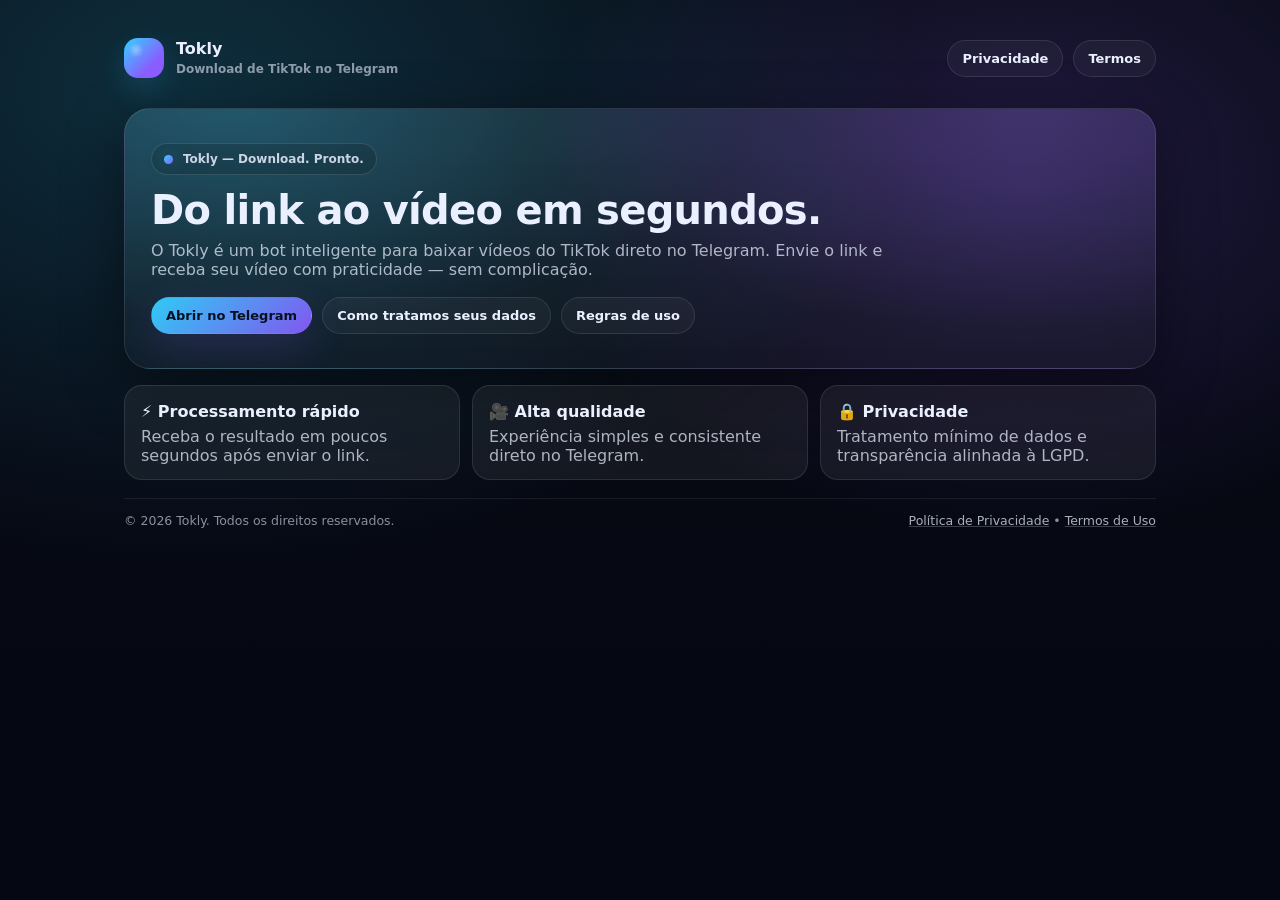
==== index.html @ ea81071b "Site do Tokly (home, privacy, terms)" ====
<!doctype html>
<html lang="pt-BR">
<head>
  <meta charset="utf-8" />
  <meta name="viewport" content="width=device-width,initial-scale=1" />
  <meta name="description" content="Tokly — Bot inteligente para baixar vídeos do TikTok no Telegram." />
  <title>Tokly</title>

  <style>
    :root{
      --bg:#070A12;
      --text:#EAF0FF;
      --muted:rgba(234,240,255,.72);
      --muted2:rgba(234,240,255,.58);
      --line:rgba(255,255,255,.10);
      --card:rgba(255,255,255,.06);
      --a1:#31D3FF;
      --a2:#8B5CFF;
      --radius:18px;
      --shadow:0 18px 60px rgba(0,0,0,.45);
      --max:1080px;
    }

    *{box-sizing:border-box}
    html,body{height:100%}
    body{
      margin:0;
      color:var(--text);
      font-family: ui-sans-serif, system-ui, -apple-system, Segoe UI, Roboto, Helvetica, Arial;
      background:
        radial-gradient(1200px 800px at 15% 10%, rgba(49,211,255,.18), transparent 60%),
        radial-gradient(900px 650px at 80% 20%, rgba(139,92,255,.20), transparent 55%),
        linear-gradient(180deg, var(--bg) 0%, #050712 100%);
    }

    a{color:inherit; text-decoration:none}
    .wrap{max-width:var(--max); margin:0 auto; padding:24px}

    .top{
      display:flex; align-items:center; justify-content:space-between; gap:12px;
      padding:14px 0;
    }

    .brand{display:flex; align-items:center; gap:12px; font-weight:850}
    .logo{
      width:40px;height:40px;border-radius:14px;
      background:
        radial-gradient(14px 14px at 30% 30%, rgba(255,255,255,.35), transparent 55%),
        linear-gradient(135deg, var(--a1) 0%, var(--a2) 70%);
      box-shadow:0 12px 30px rgba(49,211,255,.16);
    }

    .tag{
      font-size:12px;color:var(--muted);
      border:1px solid var(--line);
      background:rgba(255,255,255,.04);
      padding:6px 10px;border-radius:999px; white-space:nowrap;
    }

    .btn{
      display:inline-flex; align-items:center; justify-content:center;
      padding:10px 14px;
      border-radius:999px;
      border:1px solid var(--line);
      background:rgba(255,255,255,.04);
      color:var(--text);
      font-weight:700;
      font-size:13px;
      transition:transform .15s ease, background .15s ease, border-color .15s ease;
    }
    .btn:hover{
      transform:translateY(-1px);
      background:rgba(255,255,255,.06);
      border-color:rgba(255,255,255,.16);
    }
    .btn.primary{
      border-color:transparent;
      background:linear-gradient(135deg, rgba(49,211,255,.95), rgba(139,92,255,.92));
      color:#061021;
      box-shadow:0 14px 40px rgba(139,92,255,.18);
    }

    .hero{
      margin-top:16px;
      border:1px solid var(--line);
      background:
        linear-gradient(180deg, rgba(255,255,255,.06), rgba(255,255,255,.03)),
        radial-gradient(900px 400px at 12% 0%, rgba(49,211,255,.20), transparent 55%),
        radial-gradient(900px 400px at 88% 0%, rgba(139,92,255,.22), transparent 55%);
      border-radius:calc(var(--radius) + 8px);
      box-shadow:var(--shadow);
      overflow:hidden;
    }
    .hero-in{padding:34px 26px}

    .kicker{
      display:inline-flex; gap:10px; align-items:center;
      font-size:12px; font-weight:800;
      color:rgba(234,240,255,.85);
      border:1px solid rgba(255,255,255,.12);
      background:rgba(0,0,0,.15);
      padding:8px 12px; border-radius:999px;
    }
    .kicker i{
      width:9px;height:9px;border-radius:99px;
      background:linear-gradient(135deg,var(--a1),var(--a2));
      box-shadow:0 0 18px rgba(49,211,255,.35);
      display:inline-block;
    }

    h1{margin:14px 0 10px; font-size:40px; line-height:1.05; letter-spacing:-.7px}
    p{margin:0; color:var(--muted); max-width:72ch}

    .cta{margin-top:18px; display:flex; flex-wrap:wrap; gap:10px; align-items:center}

    .grid{
      margin-top:16px;
      display:grid; gap:12px;
      grid-template-columns: repeat(3, 1fr);
    }
    .card{
      border:1px solid var(--line);
      background:var(--card);
      border-radius:var(--radius);
      padding:16px 16px 14px;
    }
    .card b{display:block; margin-bottom:6px}
    .card span{color:rgba(234,240,255,.72)}

    .foot{
      margin-top:18px;
      padding-top:14px;
      border-top:1px solid rgba(255,255,255,.08);
      display:flex; flex-wrap:wrap; justify-content:space-between; gap:10px;
      color:var(--muted2);
      font-size:12.5px;
    }
    .links a{
      color:rgba(234,240,255,.72);
      text-decoration:underline;
      text-decoration-color:rgba(255,255,255,.22);
    }

    @media (max-width: 920px){
      h1{font-size:34px}
      .grid{grid-template-columns:1fr}
    }
  </style>
</head>

<body>
  <div class="wrap">
    <header class="top">
      <div class="brand">
        <div class="logo" aria-hidden="true"></div>
        <div>
          Tokly<br/>
          <span style="font-size:12px;color:var(--muted2)">Download de TikTok no Telegram</span>
        </div>
      </div>

      <div style="display:flex; gap:10px; align-items:center">
        <a class="btn" href="/privacy">Privacidade</a>
        <a class="btn" href="/terms">Termos</a>
      </div>
    </header>

    <section class="hero">
      <div class="hero-in">
        <div class="kicker"><i></i> Tokly — Download. Pronto.</div>
        <h1>Do link ao vídeo em segundos.</h1>
        <p>
          O Tokly é um bot inteligente para baixar vídeos do TikTok direto no Telegram.
          Envie o link e receba seu vídeo com praticidade — sem complicação.
        </p>

        <div class="cta">
          <a class="btn primary" href="https://t.me/toklyappbot" target="_blank" rel="noopener">
            Abrir no Telegram
          </a>
          <a class="btn" href="/privacy">Como tratamos seus dados</a>
          <a class="btn" href="/terms">Regras de uso</a>
        </div>
      </div>
    </section>

    <section class="grid" aria-label="Destaques">
      <div class="card">
        <b>⚡ Processamento rápido</b>
        <span>Receba o resultado em poucos segundos após enviar o link.</span>
      </div>
      <div class="card">
        <b>🎥 Alta qualidade</b>
        <span>Experiência simples e consistente direto no Telegram.</span>
      </div>
      <div class="card">
        <b>🔒 Privacidade</b>
        <span>Tratamento mínimo de dados e transparência alinhada à LGPD.</span>
      </div>
    </section>

    <footer class="foot">
      <div>© <span id="y"></span> Tokly. Todos os direitos reservados.</div>
      <div class="links">
        <a href="/privacy">Política de Privacidade</a> • <a href="/terms">Termos de Uso</a>
      </div>
    </footer>
  </div>

  <script>
    document.getElementById("y").textContent = new Date().getFullYear();
  </script>
</body>
</html>
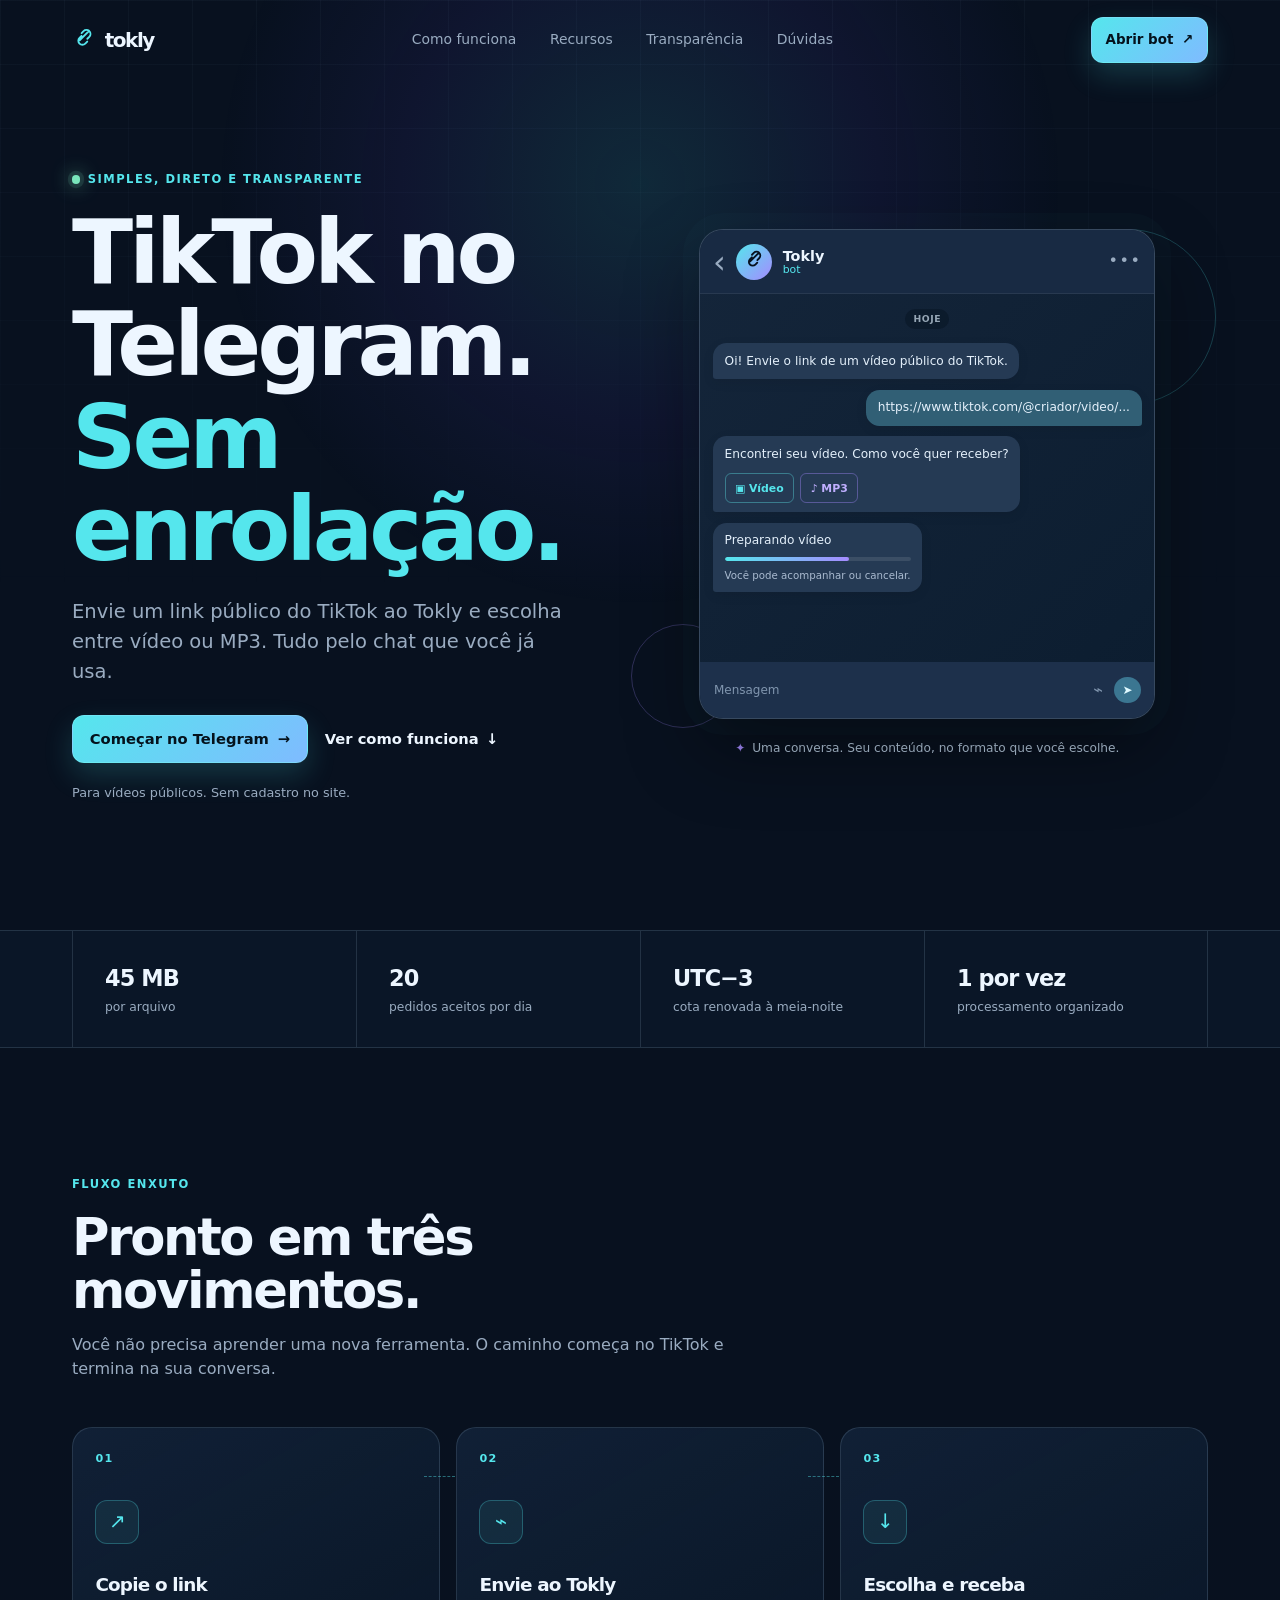
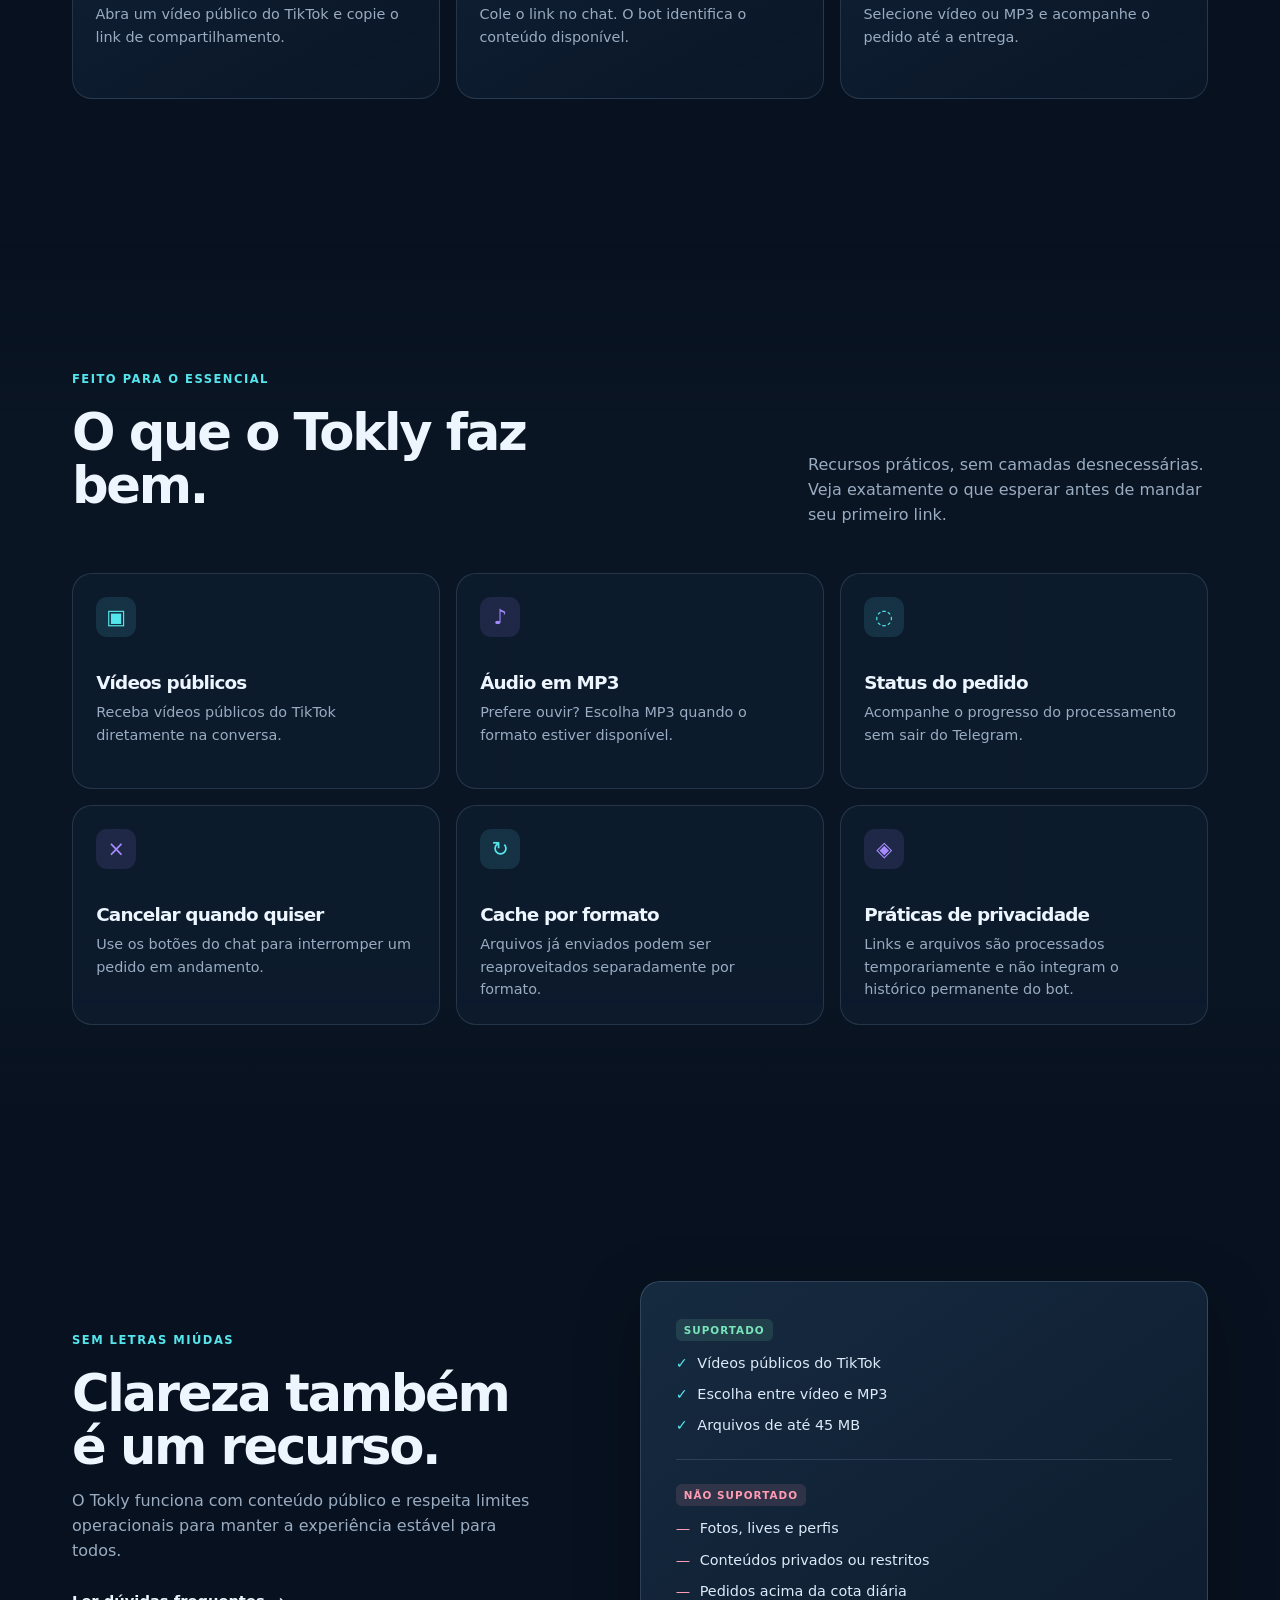
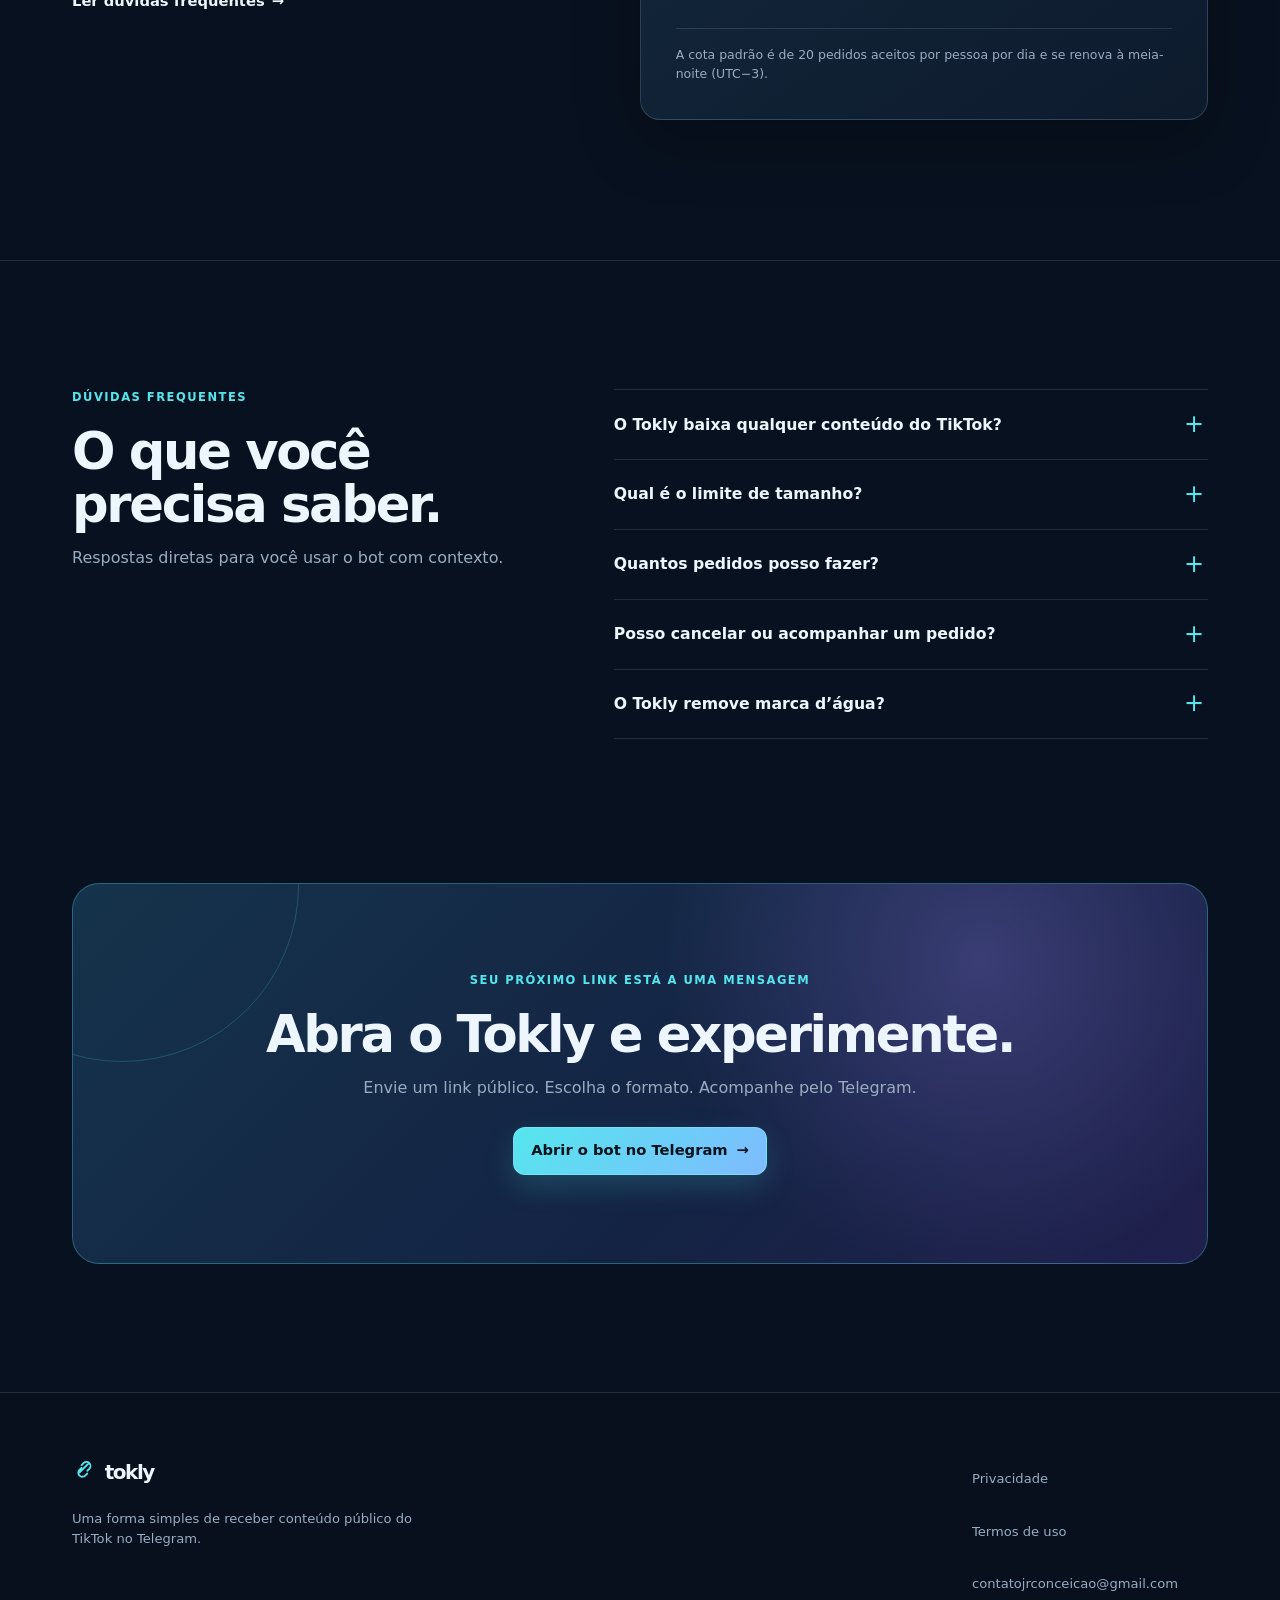
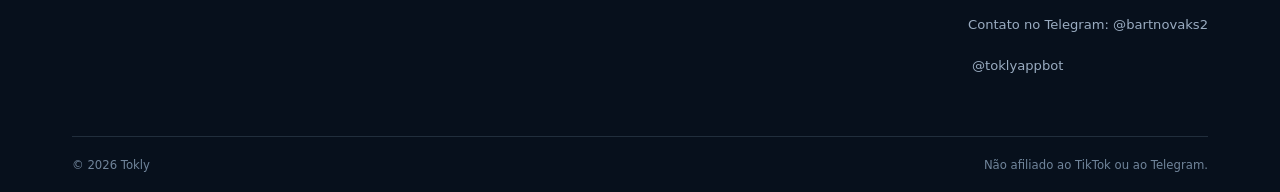
==== commit 547ba8c3: "Atualiza site do Tokly" ====
--- a/index.html
+++ b/index.html
@@ -1,214 +1,172 @@
 <!doctype html>
 <html lang="pt-BR">
-<head>
-  <meta charset="utf-8" />
-  <meta name="viewport" content="width=device-width,initial-scale=1" />
-  <meta name="description" content="Tokly — Bot inteligente para baixar vídeos do TikTok no Telegram." />
-  <title>Tokly</title>
+  <head>
+    <meta charset="utf-8">
+    <meta name="viewport" content="width=device-width, initial-scale=1">
+    <meta name="theme-color" content="#08111f">
+    <meta name="description" content="Baixe vídeos públicos do TikTok ou extraia MP3 pelo Telegram, com limites claros e privacidade em primeiro lugar.">
+    <meta name="robots" content="index, follow">
+    <title>Tokly — TikTok no Telegram, com clareza</title>
+    <link rel="canonical" href="https://toklybot.netlify.app/">
+    <link rel="icon" href="assets/favicon.svg" type="image/svg+xml">
+    <link rel="manifest" href="site.webmanifest">
+    <meta property="og:type" content="website">
+    <meta property="og:locale" content="pt_BR">
+    <meta property="og:site_name" content="Tokly">
+    <meta property="og:title" content="Tokly — TikTok no Telegram, com clareza">
+    <meta property="og:description" content="Vídeos públicos do TikTok e MP3 no Telegram, sem promessas vagas.">
+    <meta property="og:url" content="https://toklybot.netlify.app/">
+    <meta name="twitter:card" content="summary">
+    <meta name="twitter:title" content="Tokly — TikTok no Telegram, com clareza">
+    <meta name="twitter:description" content="Vídeos públicos do TikTok e MP3 no Telegram, com limites transparentes.">
+    <link rel="stylesheet" href="styles.css">
+  </head>
+  <body>
+    <a class="skip-link" href="#conteudo">Pular para o conteúdo</a>
+    <div class="page-glow" aria-hidden="true"></div>
 
-  <style>
-    :root{
-      --bg:#070A12;
-      --text:#EAF0FF;
-      --muted:rgba(234,240,255,.72);
-      --muted2:rgba(234,240,255,.58);
-      --line:rgba(255,255,255,.10);
-      --card:rgba(255,255,255,.06);
-      --a1:#31D3FF;
-      --a2:#8B5CFF;
-      --radius:18px;
-      --shadow:0 18px 60px rgba(0,0,0,.45);
-      --max:1080px;
-    }
-
-    *{box-sizing:border-box}
-    html,body{height:100%}
-    body{
-      margin:0;
-      color:var(--text);
-      font-family: ui-sans-serif, system-ui, -apple-system, Segoe UI, Roboto, Helvetica, Arial;
-      background:
-        radial-gradient(1200px 800px at 15% 10%, rgba(49,211,255,.18), transparent 60%),
-        radial-gradient(900px 650px at 80% 20%, rgba(139,92,255,.20), transparent 55%),
-        linear-gradient(180deg, var(--bg) 0%, #050712 100%);
-    }
-
-    a{color:inherit; text-decoration:none}
-    .wrap{max-width:var(--max); margin:0 auto; padding:24px}
-
-    .top{
-      display:flex; align-items:center; justify-content:space-between; gap:12px;
-      padding:14px 0;
-    }
-
-    .brand{display:flex; align-items:center; gap:12px; font-weight:850}
-    .logo{
-      width:40px;height:40px;border-radius:14px;
-      background:
-        radial-gradient(14px 14px at 30% 30%, rgba(255,255,255,.35), transparent 55%),
-        linear-gradient(135deg, var(--a1) 0%, var(--a2) 70%);
-      box-shadow:0 12px 30px rgba(49,211,255,.16);
-    }
-
-    .tag{
-      font-size:12px;color:var(--muted);
-      border:1px solid var(--line);
-      background:rgba(255,255,255,.04);
-      padding:6px 10px;border-radius:999px; white-space:nowrap;
-    }
-
-    .btn{
-      display:inline-flex; align-items:center; justify-content:center;
-      padding:10px 14px;
-      border-radius:999px;
-      border:1px solid var(--line);
-      background:rgba(255,255,255,.04);
-      color:var(--text);
-      font-weight:700;
-      font-size:13px;
-      transition:transform .15s ease, background .15s ease, border-color .15s ease;
-    }
-    .btn:hover{
-      transform:translateY(-1px);
-      background:rgba(255,255,255,.06);
-      border-color:rgba(255,255,255,.16);
-    }
-    .btn.primary{
-      border-color:transparent;
-      background:linear-gradient(135deg, rgba(49,211,255,.95), rgba(139,92,255,.92));
-      color:#061021;
-      box-shadow:0 14px 40px rgba(139,92,255,.18);
-    }
-
-    .hero{
-      margin-top:16px;
-      border:1px solid var(--line);
-      background:
-        linear-gradient(180deg, rgba(255,255,255,.06), rgba(255,255,255,.03)),
-        radial-gradient(900px 400px at 12% 0%, rgba(49,211,255,.20), transparent 55%),
-        radial-gradient(900px 400px at 88% 0%, rgba(139,92,255,.22), transparent 55%);
-      border-radius:calc(var(--radius) + 8px);
-      box-shadow:var(--shadow);
-      overflow:hidden;
-    }
-    .hero-in{padding:34px 26px}
-
-    .kicker{
-      display:inline-flex; gap:10px; align-items:center;
-      font-size:12px; font-weight:800;
-      color:rgba(234,240,255,.85);
-      border:1px solid rgba(255,255,255,.12);
-      background:rgba(0,0,0,.15);
-      padding:8px 12px; border-radius:999px;
-    }
-    .kicker i{
-      width:9px;height:9px;border-radius:99px;
-      background:linear-gradient(135deg,var(--a1),var(--a2));
-      box-shadow:0 0 18px rgba(49,211,255,.35);
-      display:inline-block;
-    }
-
-    h1{margin:14px 0 10px; font-size:40px; line-height:1.05; letter-spacing:-.7px}
-    p{margin:0; color:var(--muted); max-width:72ch}
-
-    .cta{margin-top:18px; display:flex; flex-wrap:wrap; gap:10px; align-items:center}
-
-    .grid{
-      margin-top:16px;
-      display:grid; gap:12px;
-      grid-template-columns: repeat(3, 1fr);
-    }
-    .card{
-      border:1px solid var(--line);
-      background:var(--card);
-      border-radius:var(--radius);
-      padding:16px 16px 14px;
-    }
-    .card b{display:block; margin-bottom:6px}
-    .card span{color:rgba(234,240,255,.72)}
-
-    .foot{
-      margin-top:18px;
-      padding-top:14px;
-      border-top:1px solid rgba(255,255,255,.08);
-      display:flex; flex-wrap:wrap; justify-content:space-between; gap:10px;
-      color:var(--muted2);
-      font-size:12.5px;
-    }
-    .links a{
-      color:rgba(234,240,255,.72);
-      text-decoration:underline;
-      text-decoration-color:rgba(255,255,255,.22);
-    }
-
-    @media (max-width: 920px){
-      h1{font-size:34px}
-      .grid{grid-template-columns:1fr}
-    }
-  </style>
-</head>
-
-<body>
-  <div class="wrap">
-    <header class="top">
-      <div class="brand">
-        <div class="logo" aria-hidden="true"></div>
-        <div>
-          Tokly<br/>
-          <span style="font-size:12px;color:var(--muted2)">Download de TikTok no Telegram</span>
-        </div>
-      </div>
-
-      <div style="display:flex; gap:10px; align-items:center">
-        <a class="btn" href="/privacy">Privacidade</a>
-        <a class="btn" href="/terms">Termos</a>
+    <header class="site-header" id="inicio">
+      <div class="container header-inner">
+        <a class="brand" href="#inicio" aria-label="Tokly, início">
+          <svg class="brand-mark" viewBox="0 0 32 32" aria-hidden="true"><path d="M12.3 10.1 9.7 12.7a5.2 5.2 0 0 0 7.4 7.4l2.6-2.6m.1-3.6 2.5-2.5a5.2 5.2 0 0 0-7.4-7.4l-2.5 2.5m-2.5 9.3 12.2-12.2"/></svg>
+          <span>tokly</span>
+        </a>
+        <nav class="main-nav" aria-label="Navegação principal">
+          <a href="#como-funciona">Como funciona</a>
+          <a href="#recursos">Recursos</a>
+          <a href="#transparencia">Transparência</a>
+          <a href="#duvidas">Dúvidas</a>
+        </nav>
+        <a class="button button-small" href="https://t.me/toklyappbot" target="_blank" rel="noopener noreferrer">Abrir bot <span aria-hidden="true">↗</span></a>
       </div>
     </header>
 
-    <section class="hero">
-      <div class="hero-in">
-        <div class="kicker"><i></i> Tokly — Download. Pronto.</div>
-        <h1>Do link ao vídeo em segundos.</h1>
-        <p>
-          O Tokly é um bot inteligente para baixar vídeos do TikTok direto no Telegram.
-          Envie o link e receba seu vídeo com praticidade — sem complicação.
-        </p>
+    <main id="conteudo">
+      <section class="hero section" aria-labelledby="hero-title">
+        <div class="container hero-grid">
+          <div class="hero-copy">
+            <p class="eyebrow"><span class="status-dot" aria-hidden="true"></span> Simples, direto e transparente</p>
+            <h1 id="hero-title">TikTok no Telegram.<br><em>Sem enrolação.</em></h1>
+            <p class="hero-lead">Envie um link público do TikTok ao Tokly e escolha entre vídeo ou MP3. Tudo pelo chat que você já usa.</p>
+            <div class="hero-actions">
+              <a class="button" href="https://t.me/toklyappbot" target="_blank" rel="noopener noreferrer">Começar no Telegram <span aria-hidden="true">→</span></a>
+              <a class="text-link" href="#como-funciona">Ver como funciona <span aria-hidden="true">↓</span></a>
+            </div>
+            <p class="quiet-note">Para vídeos públicos. Sem cadastro no site.</p>
+          </div>
 
-        <div class="cta">
-          <a class="btn primary" href="https://t.me/toklyappbot" target="_blank" rel="noopener">
-            Abrir no Telegram
-          </a>
-          <a class="btn" href="/privacy">Como tratamos seus dados</a>
-          <a class="btn" href="/terms">Regras de uso</a>
+          <div class="chat-stage" aria-label="Demonstração ilustrativa de uma conversa com o Tokly no Telegram">
+            <div class="orbit orbit-one" aria-hidden="true"></div>
+            <div class="orbit orbit-two" aria-hidden="true"></div>
+            <article class="telegram-mockup">
+              <div class="chat-topbar">
+                <span class="back-arrow" aria-hidden="true">‹</span>
+                <span class="bot-avatar" aria-hidden="true"><svg viewBox="0 0 32 32"><path d="M12.3 10.1 9.7 12.7a5.2 5.2 0 0 0 7.4 7.4l2.6-2.6m.1-3.6 2.5-2.5a5.2 5.2 0 0 0-7.4-7.4l-2.5 2.5m-2.5 9.3 12.2-12.2"/></svg></span>
+                <span class="chat-person"><strong>Tokly</strong><small>bot</small></span>
+                <span class="chat-menu" aria-hidden="true">•••</span>
+              </div>
+              <div class="chat-body">
+                <p class="chat-date">HOJE</p>
+                <div class="message message-bot">Oi! Envie o link de um vídeo público do TikTok.</div>
+                <div class="message message-user">https://www.tiktok.com/@criador/video/...</div>
+                <div class="message message-bot message-choice">
+                  <span>Encontrei seu vídeo. Como você quer receber?</span>
+                  <span class="choice-row"><b>▣ Vídeo</b><b>♪ MP3</b></span>
+                </div>
+                <div class="message message-bot message-progress">
+                  <span>Preparando vídeo</span>
+                  <span class="progress-line"><i></i></span>
+                  <small>Você pode acompanhar ou cancelar.</small>
+                </div>
+              </div>
+              <div class="chat-input"><span>Mensagem</span><span aria-hidden="true">⌁</span><span aria-hidden="true">➤</span></div>
+            </article>
+            <p class="mockup-caption"><span aria-hidden="true">✦</span> Uma conversa. Seu conteúdo, no formato que você escolhe.</p>
+          </div>
         </div>
+      </section>
+
+      <section class="metrics-section" aria-label="Limites e funcionamento">
+        <div class="container metric-grid">
+          <div class="metric"><strong>45 MB</strong><span>por arquivo</span></div>
+          <div class="metric"><strong>20</strong><span>pedidos aceitos por dia</span></div>
+          <div class="metric"><strong>UTC−3</strong><span>cota renovada à meia-noite</span></div>
+          <div class="metric"><strong>1 por vez</strong><span>processamento organizado</span></div>
+        </div>
+      </section>
+
+      <section class="section" id="como-funciona" aria-labelledby="steps-title">
+        <div class="container">
+          <div class="section-heading">
+            <p class="eyebrow">Fluxo enxuto</p>
+            <h2 id="steps-title">Pronto em três movimentos.</h2>
+            <p>Você não precisa aprender uma nova ferramenta. O caminho começa no TikTok e termina na sua conversa.</p>
+          </div>
+          <ol class="steps-grid">
+            <li class="step-card"><span class="step-number">01</span><span class="step-icon" aria-hidden="true">↗</span><h3>Copie o link</h3><p>Abra um vídeo público do TikTok e copie o link de compartilhamento.</p></li>
+            <li class="step-card"><span class="step-number">02</span><span class="step-icon" aria-hidden="true">⌁</span><h3>Envie ao Tokly</h3><p>Cole o link no chat. O bot identifica o conteúdo disponível.</p></li>
+            <li class="step-card"><span class="step-number">03</span><span class="step-icon" aria-hidden="true">↓</span><h3>Escolha e receba</h3><p>Selecione vídeo ou MP3 e acompanhe o pedido até a entrega.</p></li>
+          </ol>
+        </div>
+      </section>
+
+      <section class="section feature-section" id="recursos" aria-labelledby="features-title">
+        <div class="container">
+          <div class="section-heading split-heading">
+            <div><p class="eyebrow">Feito para o essencial</p><h2 id="features-title">O que o Tokly faz bem.</h2></div>
+            <p>Recursos práticos, sem camadas desnecessárias. Veja exatamente o que esperar antes de mandar seu primeiro link.</p>
+          </div>
+          <div class="card-grid">
+            <article class="feature-card"><span class="feature-icon" aria-hidden="true">▣</span><h3>Vídeos públicos</h3><p>Receba vídeos públicos do TikTok diretamente na conversa.</p></article>
+            <article class="feature-card"><span class="feature-icon violet" aria-hidden="true">♪</span><h3>Áudio em MP3</h3><p>Prefere ouvir? Escolha MP3 quando o formato estiver disponível.</p></article>
+            <article class="feature-card"><span class="feature-icon" aria-hidden="true">◌</span><h3>Status do pedido</h3><p>Acompanhe o progresso do processamento sem sair do Telegram.</p></article>
+            <article class="feature-card"><span class="feature-icon violet" aria-hidden="true">×</span><h3>Cancelar quando quiser</h3><p>Use os botões do chat para interromper um pedido em andamento.</p></article>
+            <article class="feature-card"><span class="feature-icon" aria-hidden="true">↻</span><h3>Cache por formato</h3><p>Arquivos já enviados podem ser reaproveitados separadamente por formato.</p></article>
+            <article class="feature-card"><span class="feature-icon violet" aria-hidden="true">◈</span><h3>Práticas de privacidade</h3><p>Links e arquivos são processados temporariamente e não integram o histórico permanente do bot.</p></article>
+          </div>
+        </div>
+      </section>
+
+      <section class="section transparency-section" id="transparencia" aria-labelledby="transparency-title">
+        <div class="container transparency-grid">
+          <div class="section-heading"><p class="eyebrow">Sem letras miúdas</p><h2 id="transparency-title">Clareza também é um recurso.</h2><p>O Tokly funciona com conteúdo público e respeita limites operacionais para manter a experiência estável para todos.</p><a class="text-link" href="#duvidas">Ler dúvidas frequentes <span aria-hidden="true">→</span></a></div>
+          <div class="transparency-card">
+            <div><span class="transparency-label good">Suportado</span><ul><li>Vídeos públicos do TikTok</li><li>Escolha entre vídeo e MP3</li><li>Arquivos de até 45 MB</li></ul></div>
+            <div><span class="transparency-label no">Não suportado</span><ul><li>Fotos, lives e perfis</li><li>Conteúdos privados ou restritos</li><li>Pedidos acima da cota diária</li></ul></div>
+            <p class="limit-note">A cota padrão é de 20 pedidos aceitos por pessoa por dia e se renova à meia-noite (UTC−3).</p>
+          </div>
+        </div>
+      </section>
+
+      <section class="section faq-section" id="duvidas" aria-labelledby="faq-title">
+        <div class="container faq-grid">
+          <div class="section-heading"><p class="eyebrow">Dúvidas frequentes</p><h2 id="faq-title">O que você precisa saber.</h2><p>Respostas diretas para você usar o bot com contexto.</p></div>
+          <div class="faq-list">
+            <details><summary>O Tokly baixa qualquer conteúdo do TikTok?</summary><p>Não. O bot foi feito para vídeos públicos. Fotos, lives, perfis e conteúdos privados ou restritos não são suportados.</p></details>
+            <details><summary>Qual é o limite de tamanho?</summary><p>O limite padrão é de 45 MB por arquivo. Se o resultado ultrapassar esse limite, ele pode não estar disponível para entrega.</p></details>
+            <details><summary>Quantos pedidos posso fazer?</summary><p>A cota padrão é de 20 pedidos aceitos por pessoa por dia. Ela é renovada à meia-noite no fuso UTC−3.</p></details>
+            <details><summary>Posso cancelar ou acompanhar um pedido?</summary><p>Sim. O chat oferece botões para acompanhar o status e cancelar pedidos em andamento.</p></details>
+            <details><summary>O Tokly remove marca d’água?</summary><p>O Tokly não promete remover marca d’água. O resultado depende do conteúdo público e do processamento disponível.</p></details>
+          </div>
+        </div>
+      </section>
+
+      <section class="section final-cta" aria-labelledby="cta-title">
+        <div class="container cta-panel">
+          <p class="eyebrow">Seu próximo link está a uma mensagem</p>
+          <h2 id="cta-title">Abra o Tokly e experimente.</h2>
+          <p>Envie um link público. Escolha o formato. Acompanhe pelo Telegram.</p>
+          <a class="button" href="https://t.me/toklyappbot" target="_blank" rel="noopener noreferrer">Abrir o bot no Telegram <span aria-hidden="true">→</span></a>
+        </div>
+      </section>
+    </main>
+
+    <footer class="site-footer">
+      <div class="container footer-grid">
+        <div><a class="brand" href="#inicio" aria-label="Tokly, início"><svg class="brand-mark" viewBox="0 0 32 32" aria-hidden="true"><path d="M12.3 10.1 9.7 12.7a5.2 5.2 0 0 0 7.4 7.4l2.6-2.6m.1-3.6 2.5-2.5a5.2 5.2 0 0 0-7.4-7.4l-2.5 2.5m-2.5 9.3 12.2-12.2"/></svg><span>tokly</span></a><p>Uma forma simples de receber conteúdo público do TikTok no Telegram.</p></div>
+        <div class="footer-links"><a href="privacy/">Privacidade</a><a href="terms/">Termos de uso</a><a href="mailto:contatojrconceicao@gmail.com">contatojrconceicao@gmail.com</a><span>Contato no Telegram: @bartnovaks2</span><a href="https://t.me/toklyappbot" target="_blank" rel="noopener noreferrer">@toklyappbot</a></div>
       </div>
-    </section>
-
-    <section class="grid" aria-label="Destaques">
-      <div class="card">
-        <b>⚡ Processamento rápido</b>
-        <span>Receba o resultado em poucos segundos após enviar o link.</span>
-      </div>
-      <div class="card">
-        <b>🎥 Alta qualidade</b>
-        <span>Experiência simples e consistente direto no Telegram.</span>
-      </div>
-      <div class="card">
-        <b>🔒 Privacidade</b>
-        <span>Tratamento mínimo de dados e transparência alinhada à LGPD.</span>
-      </div>
-    </section>
-
-    <footer class="foot">
-      <div>© <span id="y"></span> Tokly. Todos os direitos reservados.</div>
-      <div class="links">
-        <a href="/privacy">Política de Privacidade</a> • <a href="/terms">Termos de Uso</a>
-      </div>
+      <div class="container footer-bottom"><span>© 2026 Tokly</span><span>Não afiliado ao TikTok ou ao Telegram.</span></div>
     </footer>
-  </div>
-
-  <script>
-    document.getElementById("y").textContent = new Date().getFullYear();
-  </script>
-</body>
-</html>+  </body>
+</html>
--- a/styles.css
+++ b/styles.css
@@ -0,0 +1,151 @@
+:root {
+  color-scheme: dark;
+  --ink: #edf6ff;
+  --muted: #9aacc1;
+  --canvas: #08111f;
+  --surface: #0e1a2b;
+  --surface-raised: #12233a;
+  --line: rgb(178 211 241 / 15%);
+  --cyan: #55e6ed;
+  --violet: #a58bff;
+  --green: #79e5bb;
+  --danger: #ff9bb3;
+  --radius: 1.25rem;
+  --shadow: 0 1.25rem 4rem rgb(0 0 0 / 25%);
+  --ease: 180ms ease;
+}
+
+* { box-sizing: border-box; }
+
+html { scroll-behavior: smooth; scroll-padding-top: 5.5rem; }
+
+body { min-width: 20rem; margin: 0; overflow-x: hidden; background: var(--canvas); color: var(--ink); font-family: Inter, ui-sans-serif, system-ui, -apple-system, BlinkMacSystemFont, "Segoe UI", sans-serif; font-size: 1rem; line-height: 1.55; overflow-wrap: anywhere; }
+
+body::before { position: fixed; z-index: -2; inset: 0; background-image: linear-gradient(rgb(163 203 236 / 4%) 1px, transparent 1px), linear-gradient(90deg, rgb(163 203 236 / 4%) 1px, transparent 1px); background-size: 4rem 4rem; content: ""; mask-image: linear-gradient(to bottom, black, transparent 68%); }
+
+a { color: inherit; text-decoration: none; }
+
+button, a, summary { -webkit-tap-highlight-color: transparent; }
+
+svg, img { display: block; max-width: 100%; }
+
+h1, h2, h3, p { margin-top: 0; }
+
+h1, h2, h3 { letter-spacing: -0.045em; line-height: 1.03; }
+
+h1 { max-width: 12ch; margin-bottom: 1.35rem; font-size: clamp(2.8rem, 7vw, 5.8rem); }
+
+h1 em { color: var(--cyan); font-style: normal; }
+
+h2 { margin-bottom: 1rem; font-size: clamp(2.05rem, 4vw, 3.5rem); }
+
+h3 { margin-bottom: .55rem; font-size: 1.15rem; }
+
+p { color: var(--muted); }
+
+:focus-visible { outline: .2rem solid var(--cyan); outline-offset: .25rem; }
+
+.container { width: min(100% - 3rem, 71rem); margin-inline: auto; }
+
+.skip-link { position: fixed; z-index: 20; top: .75rem; left: .75rem; transform: translateY(-150%); padding: .6rem .85rem; border-radius: .5rem; background: var(--cyan); color: #00151e; font-weight: 750; transition: transform var(--ease); }
+.skip-link:focus { transform: translateY(0); }
+
+.page-glow { position: absolute; z-index: -1; top: -16rem; left: 50%; width: 55rem; max-width: 115vw; aspect-ratio: 1; transform: translateX(-50%); border-radius: 50%; background: radial-gradient(circle, rgb(67 208 231 / 13%), rgb(104 79 245 / 8%) 38%, transparent 68%); pointer-events: none; }
+
+.site-header { position: relative; z-index: 4; border-bottom: 1px solid transparent; }
+.header-inner { display: flex; min-height: 5rem; align-items: center; justify-content: space-between; gap: 1rem; }
+.brand { display: inline-flex; flex: 0 0 auto; align-items: center; gap: .5rem; font-size: 1.25rem; font-weight: 800; letter-spacing: -.075em; }
+.brand-mark { width: 1.55rem; height: 1.55rem; fill: none; stroke: var(--cyan); stroke-linecap: round; stroke-linejoin: round; stroke-width: 2.4; }
+.main-nav { display: flex; align-items: center; gap: clamp(.75rem, 2vw, 1.65rem); color: var(--muted); font-size: .87rem; }
+.main-nav a, .footer-links a { display: inline-flex; min-height: 2.75rem; align-items: center; padding-inline: .25rem; }
+.main-nav a, .footer-links a, .text-link { transition: color var(--ease); }
+.main-nav a:hover, .footer-links a:hover, .text-link:hover { color: var(--cyan); }
+
+.button { display: inline-flex; min-height: 3rem; align-items: center; justify-content: center; gap: .55rem; padding: .7rem 1.05rem; border: 1px solid rgb(139 245 247 / 38%); border-radius: .75rem; background: linear-gradient(135deg, var(--cyan), #7fbbff); box-shadow: 0 .75rem 1.8rem rgb(70 225 231 / 18%); color: #04121c; font-size: .92rem; font-weight: 780; transition: transform var(--ease), box-shadow var(--ease), filter var(--ease); }
+.button:hover { transform: translateY(-2px); box-shadow: 0 1rem 2.5rem rgb(70 225 231 / 28%); filter: brightness(1.06); }
+.button-small { min-height: 2.55rem; padding-inline: .85rem; font-size: .84rem; }
+.text-link { display: inline-flex; min-height: 2.75rem; align-items: center; gap: .45rem; color: var(--ink); font-size: .92rem; font-weight: 700; }
+
+.section { padding-block: clamp(4.5rem, 10vw, 8.5rem); }
+.hero { padding-top: clamp(3.5rem, 7vw, 6.75rem); }
+.hero-grid { display: grid; grid-template-columns: minmax(0, .94fr) minmax(24rem, 1.06fr); align-items: center; gap: clamp(2.75rem, 6vw, 6rem); }
+.eyebrow { display: flex; align-items: center; gap: .45rem; margin-bottom: 1.1rem; color: var(--cyan); font-size: .72rem; font-weight: 800; letter-spacing: .13em; text-transform: uppercase; }
+.status-dot { width: .53rem; height: .53rem; border-radius: 50%; background: var(--green); box-shadow: 0 0 0 .26rem rgb(121 229 187 / 12%), 0 0 1.2rem var(--green); }
+.hero-lead { max-width: 38rem; margin-bottom: 1.75rem; font-size: clamp(1.05rem, 1.8vw, 1.22rem); }
+.hero-actions { display: flex; flex-wrap: wrap; align-items: center; gap: 1.05rem; }
+.quiet-note { margin: 1.2rem 0 0; font-size: .8rem; }
+
+.chat-stage { position: relative; min-width: 0; padding: 1.3rem 1rem .4rem; }
+.telegram-mockup { position: relative; overflow: hidden; width: min(100%, 28.5rem); margin-inline: auto; border: 1px solid rgb(193 230 255 / 20%); border-radius: 1.5rem; background: #142237; box-shadow: 0 2rem 4.5rem rgb(0 0 0 / 38%), 0 0 0 1rem rgb(126 216 255 / 2%); animation: float 7s ease-in-out infinite; }
+.chat-topbar { display: flex; min-height: 4rem; align-items: center; gap: .65rem; padding: .6rem .8rem; border-bottom: 1px solid rgb(255 255 255 / 7%); background: #182a43; }
+.back-arrow { color: var(--muted); font-size: 2rem; font-weight: 300; line-height: 1; }
+.bot-avatar { display: grid; width: 2.25rem; height: 2.25rem; place-items: center; border-radius: 50%; background: linear-gradient(135deg, var(--cyan), var(--violet)); }
+.bot-avatar svg { width: 1.45rem; fill: none; stroke: #07111f; stroke-linecap: round; stroke-linejoin: round; stroke-width: 2.6; }
+.chat-person { display: grid; line-height: 1.05; }
+.chat-person strong { font-size: .9rem; }.chat-person small { color: var(--cyan); font-size: .68rem; }.chat-menu { margin-left: auto; color: var(--muted); letter-spacing: .1em; }
+.chat-body { min-height: 23rem; padding: .8rem; background: linear-gradient(135deg, rgb(20 37 58 / 94%), rgb(12 29 48 / 94%)); }
+.chat-date { width: max-content; margin: .1rem auto .9rem; padding: .18rem .5rem; border-radius: 1rem; background: rgb(5 15 26 / 36%); color: rgb(225 241 255 / 65%); font-size: .58rem; font-weight: 700; letter-spacing: .06em; }
+.message { width: fit-content; max-width: 87%; margin-bottom: .65rem; padding: .6rem .72rem; border-radius: .85rem .85rem .85rem .2rem; background: #253a54; color: #e4f0fb; font-size: .76rem; line-height: 1.4; box-shadow: 0 .2rem .7rem rgb(0 0 0 / 8%); }
+.message-user { margin-left: auto; border-radius: .85rem .85rem .2rem .85rem; background: #315f75; }
+.message-choice { display: grid; gap: .65rem; }.choice-row { display: flex; gap: .4rem; }.choice-row b { padding: .38rem .58rem; border: 1px solid rgb(95 231 235 / 38%); border-radius: .38rem; color: var(--cyan); font-size: .68rem; }.choice-row b + b { border-color: rgb(165 139 255 / 40%); color: #c0afff; }
+.message-progress { display: grid; gap: .45rem; }.message-progress small { color: #aabbd0; font-size: .64rem; }.progress-line { display: block; overflow: hidden; height: .25rem; border-radius: 1rem; background: rgb(255 255 255 / 10%); }.progress-line i { display: block; width: 67%; height: 100%; border-radius: inherit; background: linear-gradient(90deg, var(--cyan), var(--violet)); }
+.chat-input { display: flex; min-height: 3.45rem; align-items: center; gap: .7rem; padding: .6rem .85rem; background: #1d304b; color: #8095ae; font-size: .75rem; }.chat-input span:nth-child(2) { margin-left: auto; font-size: 1rem; }.chat-input span:last-child { display: grid; width: 1.65rem; height: 1.65rem; place-items: center; border-radius: 50%; background: #3b7691; color: #dffaff; }
+.orbit { position: absolute; z-index: -1; border: 1px solid rgb(85 230 237 / 22%); border-radius: 50%; }.orbit-one { top: 1.3rem; right: -.5rem; width: 11rem; aspect-ratio: 1; }.orbit-two { bottom: 2.3rem; left: -1rem; width: 6.5rem; aspect-ratio: 1; border-color: rgb(165 139 255 / 25%); }
+.mockup-caption { display: flex; justify-content: center; gap: .42rem; margin: 1.3rem auto 0; color: #b8cce0; font-size: .76rem; text-align: center; }.mockup-caption span { color: var(--violet); }
+
+.metrics-section { border-block: 1px solid var(--line); background: rgb(15 31 50 / 42%); }.metric-grid { display: grid; grid-template-columns: repeat(4, 1fr); }.metric { display: grid; gap: .2rem; min-height: 7.2rem; align-content: center; padding: 1rem clamp(.75rem, 2.5vw, 2rem); border-left: 1px solid var(--line); }.metric:last-child { border-right: 1px solid var(--line); }.metric strong { color: var(--ink); font-size: 1.4rem; letter-spacing: -.04em; }.metric span { color: var(--muted); font-size: .77rem; }
+
+.section-heading { max-width: 42rem; margin-bottom: 2.8rem; }.section-heading > p:last-child { margin-bottom: 0; }.steps-grid, .card-grid { display: grid; padding: 0; list-style: none; }.steps-grid { grid-template-columns: repeat(3, 1fr); gap: 1rem; counter-reset: steps; }.step-card { position: relative; min-height: 17rem; padding: 1.4rem; border: 1px solid var(--line); border-radius: var(--radius); background: linear-gradient(150deg, rgb(18 35 58 / 86%), rgb(11 25 42 / 75%)); }.step-card::after { position: absolute; top: 3rem; right: -1rem; width: 1.95rem; border-top: 1px dashed rgb(85 230 237 / 43%); content: ""; }.step-card:last-child::after { display: none; }.step-number { display: block; color: var(--cyan); font-size: .7rem; font-weight: 800; letter-spacing: .12em; }.step-icon { display: grid; width: 2.75rem; height: 2.75rem; place-items: center; margin: 2rem 0; border: 1px solid rgb(85 230 237 / 28%); border-radius: .75rem; background: rgb(85 230 237 / 7%); color: var(--cyan); font-size: 1.25rem; }.step-card p, .feature-card p { margin-bottom: 0; font-size: .9rem; }
+
+.feature-section { background: linear-gradient(180deg, transparent, rgb(11 23 38 / 72%) 20%, rgb(11 23 38 / 72%) 80%, transparent); }.split-heading { display: flex; max-width: none; align-items: end; justify-content: space-between; gap: 2rem; }.split-heading > div { max-width: 36rem; }.split-heading > p { max-width: 25rem; margin-bottom: .45rem; }.card-grid { grid-template-columns: repeat(3, 1fr); gap: 1rem; }.feature-card { min-height: 13.5rem; padding: 1.45rem; border: 1px solid var(--line); border-radius: var(--radius); background: rgb(16 32 52 / 58%); transition: border-color var(--ease), transform var(--ease), background var(--ease); }.feature-card:hover { transform: translateY(-.24rem); border-color: rgb(85 230 237 / 40%); background: rgb(18 40 63 / 82%); }.feature-icon { display: grid; width: 2.5rem; height: 2.5rem; place-items: center; margin-bottom: 2.3rem; border-radius: .7rem; background: rgb(85 230 237 / 12%); color: var(--cyan); font-size: 1.3rem; }.feature-icon.violet { background: rgb(165 139 255 / 12%); color: var(--violet); }
+
+.transparency-section { padding-bottom: clamp(5rem, 11vw, 9rem); }.transparency-grid { display: grid; grid-template-columns: minmax(0, .9fr) minmax(20rem, 1.1fr); align-items: center; gap: clamp(2rem, 8vw, 7rem); }.transparency-card { padding: clamp(1.25rem, 3vw, 2.2rem); border: 1px solid rgb(168 205 235 / 20%); border-radius: var(--radius); background: linear-gradient(145deg, rgb(26 49 72 / 80%), rgb(15 30 49 / 78%)); box-shadow: var(--shadow); }.transparency-card > div + div { margin-top: 1.4rem; padding-top: 1.4rem; border-top: 1px solid var(--line); }.transparency-label { display: inline-block; margin-bottom: .7rem; padding: .18rem .5rem; border-radius: .35rem; font-size: .65rem; font-weight: 850; letter-spacing: .1em; text-transform: uppercase; }.good { background: rgb(121 229 187 / 12%); color: var(--green); }.no { background: rgb(255 155 179 / 12%); color: var(--danger); }.transparency-card ul { display: grid; gap: .55rem; margin: 0; padding: 0; list-style: none; color: #dceafa; font-size: .9rem; }.transparency-card li::before { margin-right: .6rem; color: var(--cyan); content: "✓"; }.transparency-card > div:nth-child(2) li::before { color: var(--danger); content: "—"; }.limit-note { margin: 1.6rem 0 0; padding-top: 1rem; border-top: 1px solid var(--line); font-size: .78rem; }
+
+.faq-section { border-top: 1px solid var(--line); }.faq-grid { display: grid; grid-template-columns: minmax(0, .85fr) minmax(22rem, 1.15fr); gap: clamp(2.5rem, 8vw, 8rem); }.faq-list { border-top: 1px solid var(--line); }.faq-list details { border-bottom: 1px solid var(--line); }.faq-list summary { display: flex; min-height: 4.3rem; align-items: center; padding: .75rem 2.2rem .75rem 0; color: var(--ink); cursor: pointer; font-size: .98rem; font-weight: 700; list-style: none; position: relative; }.faq-list summary::-webkit-details-marker { display: none; }.faq-list summary::after { position: absolute; right: .25rem; color: var(--cyan); content: "+"; font-size: 1.5rem; font-weight: 400; }.faq-list details[open] summary::after { content: "−"; }.faq-list details p { margin: -.4rem 1.6rem 1.2rem 0; font-size: .9rem; }
+
+.final-cta { padding-top: 1rem; }.cta-panel { position: relative; overflow: hidden; padding: clamp(2.2rem, 7vw, 5.5rem) clamp(1.5rem, 6vw, 5.5rem); border: 1px solid rgb(85 230 237 / 30%); border-radius: calc(var(--radius) * 1.35); background: radial-gradient(circle at 80% 20%, rgb(165 139 255 / 25%), transparent 33%), linear-gradient(135deg, #15334b, #142344 60%, #20204d); text-align: center; }.cta-panel::before { position: absolute; top: -11rem; left: -8rem; width: 22rem; aspect-ratio: 1; border: 1px solid rgb(85 230 237 / 20%); border-radius: 50%; content: ""; }.cta-panel .eyebrow, .cta-panel .button { position: relative; width: max-content; max-width: 100%; margin-inline: auto; }.cta-panel h2 { position: relative; margin-inline: auto; }.cta-panel p:not(.eyebrow) { position: relative; margin-bottom: 1.6rem; }.cta-panel .button { display: inline-flex; }
+
+.site-footer { padding-top: 4rem; border-top: 1px solid var(--line); background: #07101c; }.footer-grid { display: grid; grid-template-columns: 1fr auto; gap: 2rem; padding-bottom: 3rem; }.footer-grid p { max-width: 24rem; margin: 1rem 0 0; font-size: .82rem; }.footer-links { display: grid; align-content: start; gap: .55rem; color: var(--muted); font-size: .82rem; }.footer-bottom { display: flex; justify-content: space-between; gap: 1rem; padding-block: 1.15rem; border-top: 1px solid var(--line); color: #70849a; font-size: .73rem; }
+
+/* Legal and error pages reuse the core visual language without extra assets. */
+.legal-nav { display: flex; align-items: center; gap: .25rem; color: var(--muted); font-size: .84rem; }.legal-nav a { display: inline-flex; min-height: 2.75rem; align-items: center; padding-inline: .75rem; border-radius: .55rem; }.legal-nav a:hover { color: var(--ink); background: rgb(255 255 255 / 4%); }
+.legal-shell { width: min(100% - 3rem, 48rem); margin: 0 auto; padding-block: clamp(4rem, 8vw, 7rem); }.legal-shell h1 { max-width: none; font-size: clamp(2.5rem, 7vw, 4.5rem); }.legal-shell h2 { margin-top: 3rem; font-size: 1.65rem; }.legal-shell li { margin-block: .55rem; color: var(--muted); }.legal-shell strong { color: var(--ink); }.legal-shell section { scroll-margin-top: 6rem; }.legal-shell a { color: var(--cyan); text-decoration: underline; text-underline-offset: .2em; }.legal-intro { max-width: 42rem; font-size: 1.08rem; }.legal-updated { margin-bottom: 2.5rem; color: #71869d; font-size: .8rem; }.legal-index { display: flex; flex-wrap: wrap; gap: .5rem; padding: 1rem; border: 1px solid var(--line); border-radius: 1rem; background: rgb(15 31 51 / 65%); }.legal-index strong { width: 100%; margin-bottom: .25rem; font-size: .74rem; letter-spacing: .1em; text-transform: uppercase; }.legal-index a { display: inline-flex; min-height: 2.5rem; align-items: center; padding: .35rem .65rem; border-radius: .55rem; background: rgb(85 230 237 / 7%); font-size: .8rem; text-decoration: none; }.legal-contact { margin-top: 3rem; padding: 1.5rem; border: 1px solid rgb(85 230 237 / 23%); border-radius: var(--radius); background: linear-gradient(145deg, rgb(18 43 61 / 70%), rgb(20 31 60 / 70%)); }.legal-contact h2 { margin-top: 0; }
+.error-page { display: grid; min-height: 100vh; grid-template-rows: auto 1fr; }.error-shell { display: grid; width: min(100% - 3rem, 45rem); place-content: center; margin-inline: auto; padding-block: 4rem; text-align: center; }.error-shell h1 { max-width: none; margin-inline: auto; font-size: clamp(2.6rem, 8vw, 5.3rem); }.error-shell > p:not(.eyebrow, .error-code) { max-width: 36rem; margin-inline: auto; }.error-code { margin: 0 0 -2.5rem; color: rgb(85 230 237 / 8%); font-size: clamp(8rem, 28vw, 18rem); font-weight: 900; letter-spacing: -.1em; line-height: .75; }.error-actions { display: flex; flex-wrap: wrap; align-items: center; justify-content: center; gap: 1.25rem; margin-top: 1.2rem; }
+
+@keyframes float { 50% { transform: translateY(-.45rem); } }
+
+@media (max-width: 980px) {
+  .main-nav { display: none; }
+  .hero-grid, .transparency-grid, .faq-grid { grid-template-columns: 1fr; }
+  .hero-copy { max-width: 42rem; }
+  .chat-stage { width: min(100%, 35rem); margin-inline: auto; }
+  .transparency-grid, .faq-grid { gap: 1rem; }
+  .transparency-grid .section-heading, .faq-grid .section-heading { margin-bottom: 1.6rem; }
+  .faq-grid .section-heading { max-width: 35rem; }
+}
+
+@media (max-width: 720px) {
+  .container { width: min(100% - 2rem, 71rem); }
+  .header-inner { min-height: 4.5rem; }.header-inner .button { font-size: .78rem; }
+  .metric-grid { grid-template-columns: repeat(2, 1fr); }.metric:nth-child(3) { border-top: 1px solid var(--line); }.metric:nth-child(2) { border-right: 1px solid var(--line); }
+  .steps-grid, .card-grid { grid-template-columns: repeat(2, 1fr); }.step-card::after { display: none; }
+  .split-heading { display: block; }.split-heading > p { max-width: 35rem; }
+  .legal-nav { display: none; }
+}
+
+@media (max-width: 480px) {
+  body { min-width: 0; }
+  h1 { font-size: clamp(2.55rem, 13vw, 3.5rem); }
+  .site-header .button { min-height: 2.45rem; padding-inline: .65rem; }.site-header .button span { display: none; }
+  .hero { padding-top: 2.3rem; }.hero-actions { align-items: stretch; }.hero-actions .button { width: 100%; }.hero-actions .text-link { width: 100%; justify-content: center; }
+  .chat-stage { padding-inline: 0; }.telegram-mockup { border-radius: 1.1rem; }.chat-body { min-height: 21rem; }.message { max-width: 92%; font-size: .7rem; }
+  .metric { min-height: 6.2rem; padding: .8rem; }.metric strong { font-size: 1.15rem; }.metric span { font-size: .7rem; }
+  .steps-grid, .card-grid { grid-template-columns: 1fr; }.step-card { min-height: auto; }.step-icon { margin-block: 1.35rem; }.feature-card { min-height: auto; }.feature-icon { margin-bottom: 1.35rem; }
+  .footer-grid, .footer-bottom { grid-template-columns: 1fr; display: grid; }.footer-bottom { gap: .45rem; }
+  .legal-shell, .error-shell { width: min(100% - 2rem, 48rem); }.legal-shell { padding-top: 3rem; }.legal-index { padding: .75rem; }.legal-index a { flex: 1 1 8.5rem; justify-content: center; }
+  .error-actions { align-items: stretch; }.error-actions .button, .error-actions .text-link { width: 100%; justify-content: center; }
+}
+
+@media (prefers-reduced-motion: reduce) {
+  *, *::before, *::after { scroll-behavior: auto !important; animation-duration: .01ms !important; animation-iteration-count: 1 !important; transition-duration: .01ms !important; }
+}
